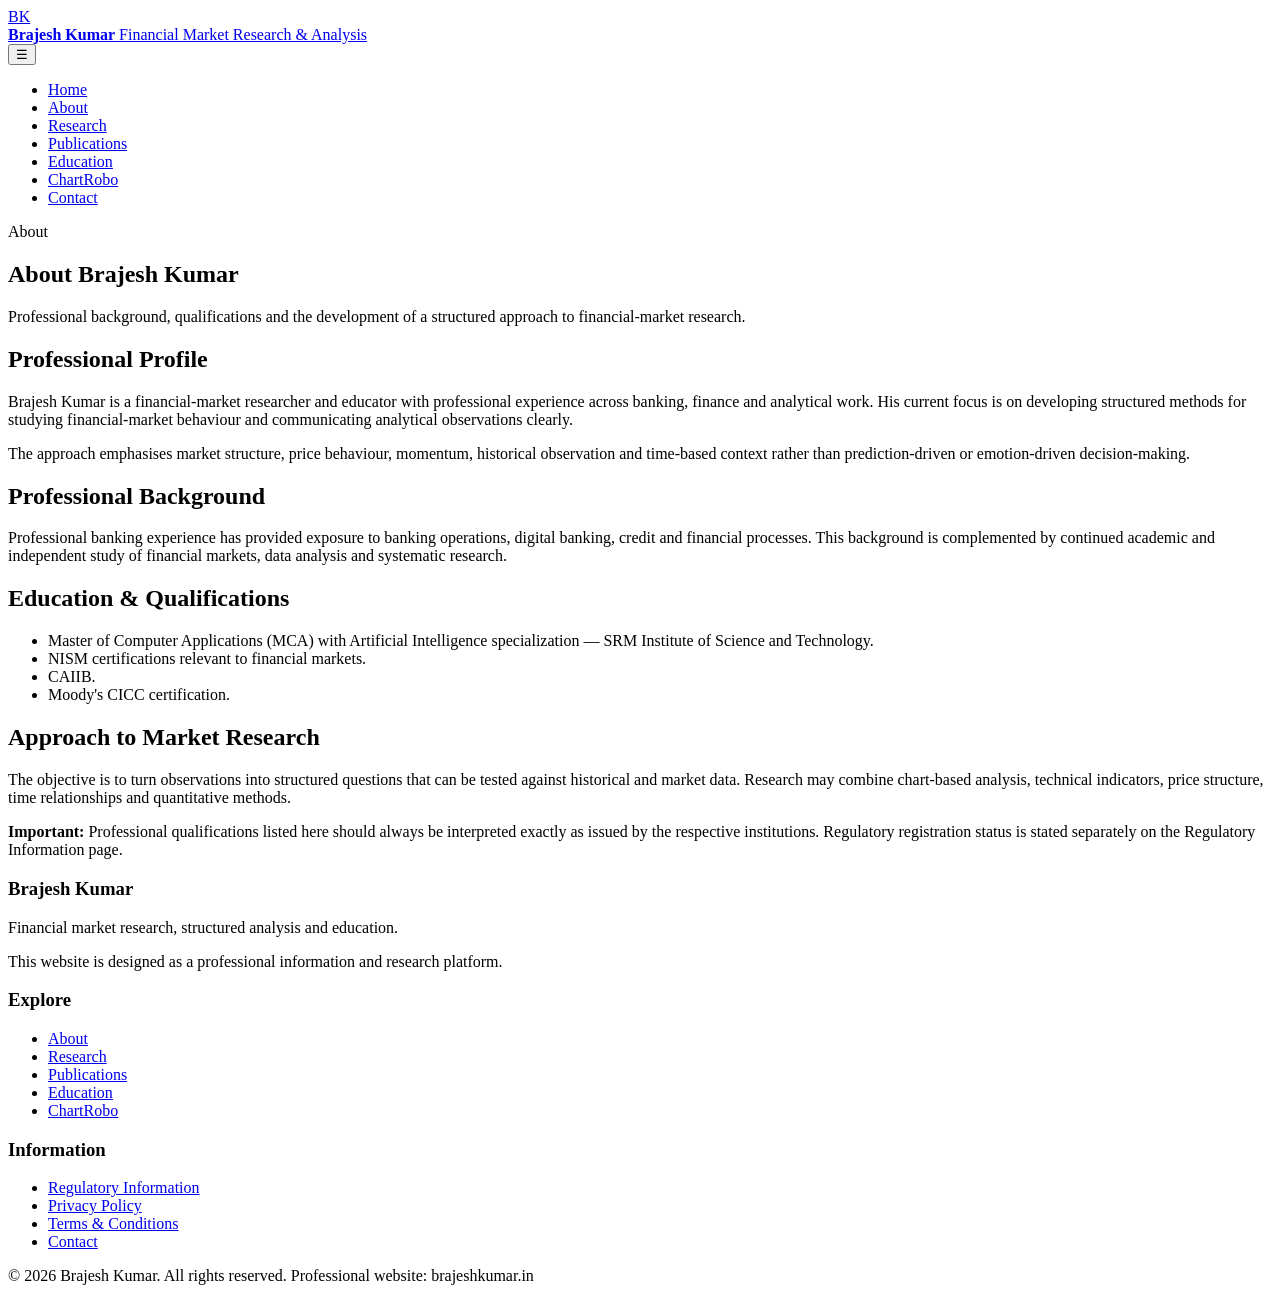
==== about.html @ 68769acb "Add files via upload" ====
<!DOCTYPE html>
<html lang="en">
<head>
  <meta charset="UTF-8">
  <meta name="viewport" content="width=device-width, initial-scale=1.0">
  <meta name="description" content="Professional background, qualifications and research philosophy of Brajesh Kumar.">
  <meta name="author" content="Brajesh Kumar">
  <meta name="robots" content="index, follow">
  <link rel="canonical" href="https://brajeshkumar.in/about.html">
  <title>About Brajesh Kumar | Financial Market Research</title>
  <link rel="stylesheet" href="css/styles.css">
</head>
<body>

<header class="site-header">
  <div class="container header-inner">
    <a class="brand" href="index.html" aria-label="Brajesh Kumar Home">
      <div class="brand-mark">BK</div>
      <div class="brand-text">
        <strong>Brajesh Kumar</strong>
        <span>Financial Market Research &amp; Analysis</span>
      </div>
    </a>
    <button class="nav-toggle" id="navToggle" aria-label="Open navigation" aria-expanded="false">&#9776;</button>
    <nav>
      <ul class="nav-list" id="navList">
        <li><a href="index.html">Home</a></li>
        <li><a href="about.html">About</a></li>
        <li><a href="research.html">Research</a></li>
        <li><a href="publications.html">Publications</a></li>
        <li><a href="education.html">Education</a></li>
        <li><a href="chartrobo.html">ChartRobo</a></li>
        <li><a href="contact.html">Contact</a></li>
      </ul>
    </nav>
  </div>
</header>

<main>

<section class="page-hero"><div class="container"><div class="eyebrow">About</div><h1>About Brajesh Kumar</h1><p>Professional background, qualifications and the development of a structured approach to financial-market research.</p></div></section>
<section class="section"><div class="container prose">
  <h2>Professional Profile</h2>
  <p>Brajesh Kumar is a financial-market researcher and educator with professional experience across banking, finance and analytical work. His current focus is on developing structured methods for studying financial-market behaviour and communicating analytical observations clearly.</p>
  <p>The approach emphasises market structure, price behaviour, momentum, historical observation and time-based context rather than prediction-driven or emotion-driven decision-making.</p>

  <h2>Professional Background</h2>
  <p>Professional banking experience has provided exposure to banking operations, digital banking, credit and financial processes. This background is complemented by continued academic and independent study of financial markets, data analysis and systematic research.</p>

  <h2>Education &amp; Qualifications</h2>
  <ul>
    <li>Master of Computer Applications (MCA) with Artificial Intelligence specialization — SRM Institute of Science and Technology.</li>
    <li>NISM certifications relevant to financial markets.</li>
    <li>CAIIB.</li>
    <li>Moody's CICC certification.</li>
  </ul>

  <h2>Approach to Market Research</h2>
  <p>The objective is to turn observations into structured questions that can be tested against historical and market data. Research may combine chart-based analysis, technical indicators, price structure, time relationships and quantitative methods.</p>

  <div class="notice mt-20"><strong>Important:</strong> Professional qualifications listed here should always be interpreted exactly as issued by the respective institutions. Regulatory registration status is stated separately on the Regulatory Information page.</div>
</div></section>

</main>

<footer class="footer">
  <div class="container">
    <div class="footer-grid">
      <div>
        <h3>Brajesh Kumar</h3>
        <p>Financial market research, structured analysis and education.</p>
        <p class="small">This website is designed as a professional information and research platform.</p>
      </div>
      <div>
        <h3>Explore</h3>
        <ul class="footer-links">
          <li><a href="about.html">About</a></li>
          <li><a href="research.html">Research</a></li>
          <li><a href="publications.html">Publications</a></li>
          <li><a href="education.html">Education</a></li>
          <li><a href="chartrobo.html">ChartRobo</a></li>
        </ul>
      </div>
      <div>
        <h3>Information</h3>
        <ul class="footer-links">
          <li><a href="regulatory-information.html">Regulatory Information</a></li>
          <li><a href="privacy-policy.html">Privacy Policy</a></li>
          <li><a href="terms-conditions.html">Terms &amp; Conditions</a></li>
          <li><a href="contact.html">Contact</a></li>
        </ul>
      </div>
    </div>
    <div class="footer-bottom">
      <span>&copy; 2026 Brajesh Kumar. All rights reserved.</span>
      <span>Professional website: brajeshkumar.in</span>
    </div>
  </div>
</footer>

<script src="js/script.js"></script>
</body>
</html>
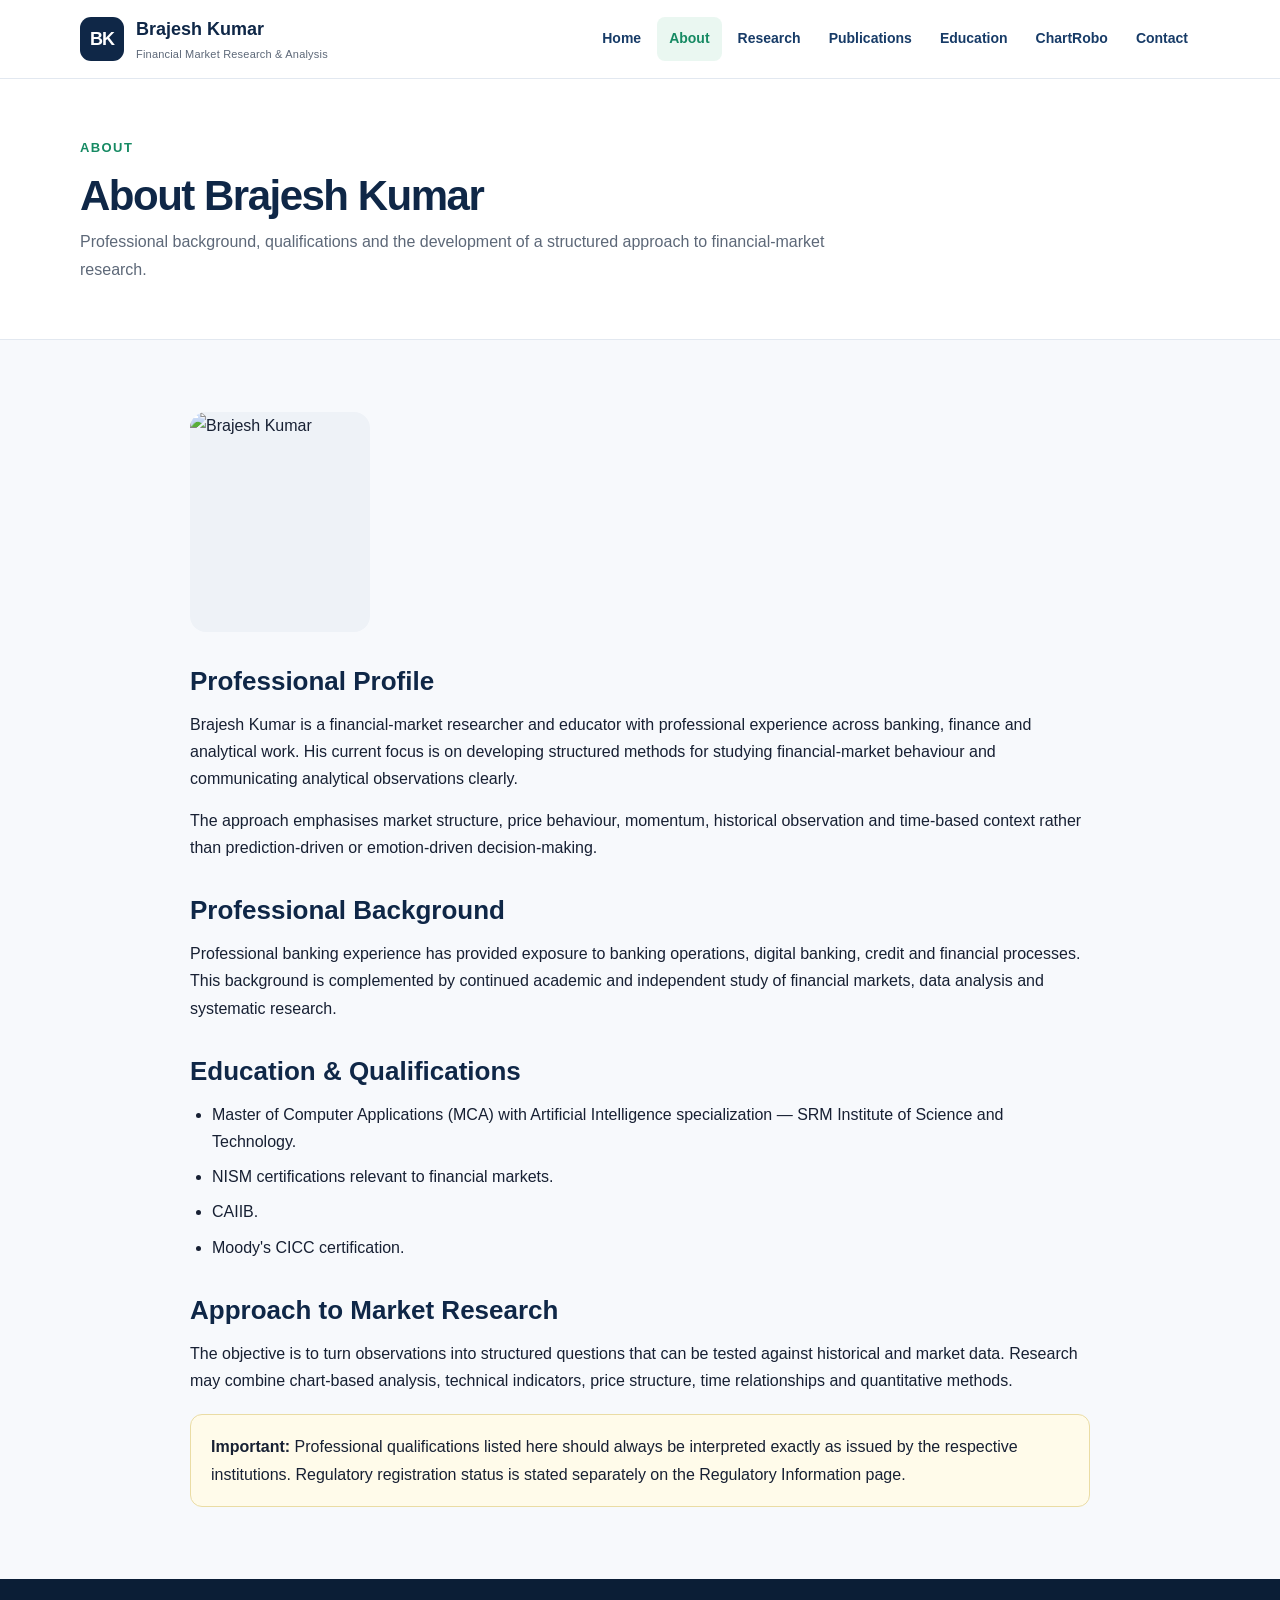
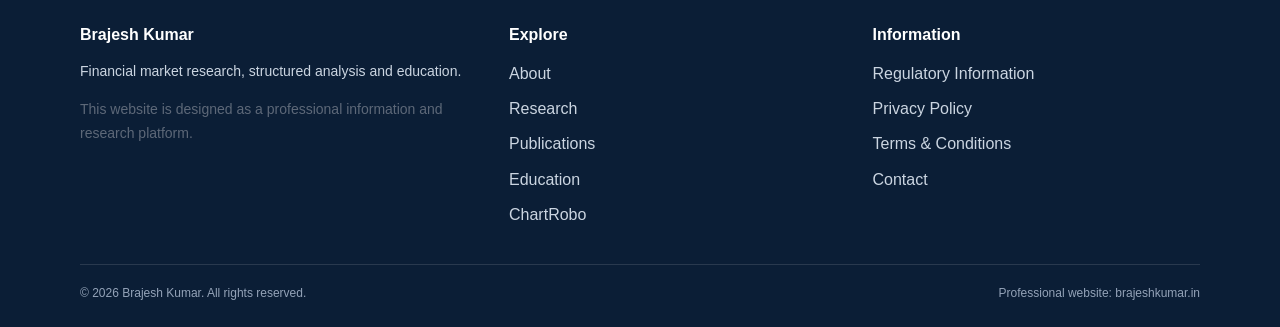
==== commit 5d69dd11: "Update about.html" ====
--- a/about.html
+++ b/about.html
@@ -40,6 +40,9 @@
 
 <section class="page-hero"><div class="container"><div class="eyebrow">About</div><h1>About Brajesh Kumar</h1><p>Professional background, qualifications and the development of a structured approach to financial-market research.</p></div></section>
 <section class="section"><div class="container prose">
+<div class="profile-photo" style="margin-bottom:30px;">
+  <img src="images/brajesh-kumar.jpg" alt="Brajesh Kumar">
+</div>
   <h2>Professional Profile</h2>
   <p>Brajesh Kumar is a financial-market researcher and educator with professional experience across banking, finance and analytical work. His current focus is on developing structured methods for studying financial-market behaviour and communicating analytical observations clearly.</p>
   <p>The approach emphasises market structure, price behaviour, momentum, historical observation and time-based context rather than prediction-driven or emotion-driven decision-making.</p>
--- a/css/styles.css
+++ b/css/styles.css
@@ -0,0 +1,197 @@
+:root{
+  --navy:#0f2747;
+  --navy-2:#173b67;
+  --green:#168a63;
+  --green-light:#eaf7f1;
+  --text:#172033;
+  --muted:#5d6878;
+  --bg:#f7f9fc;
+  --white:#ffffff;
+  --border:#e2e8f0;
+  --shadow:0 8px 28px rgba(15,39,71,.07);
+  --radius:14px;
+  --max:1120px;
+}
+*{margin:0;padding:0;box-sizing:border-box}
+html{scroll-behavior:smooth}
+body{
+  font-family:Arial,Helvetica,sans-serif;
+  line-height:1.7;
+  color:var(--text);
+  background:var(--bg);
+}
+a{color:var(--navy-2);text-decoration:none}
+a:hover{color:var(--green)}
+img{max-width:100%;display:block}
+.container{width:min(var(--max),92%);margin:auto}
+.site-header{
+  background:rgba(255,255,255,.97);
+  border-bottom:1px solid var(--border);
+  position:sticky;top:0;z-index:1000;
+}
+.header-inner{
+  min-height:78px;display:flex;align-items:center;justify-content:space-between;gap:24px;
+}
+.brand{display:flex;align-items:center;gap:12px;min-width:220px}
+.brand-mark{
+  width:44px;height:44px;border-radius:11px;background:var(--navy);color:#fff;
+  display:grid;place-items:center;font-weight:800;font-size:18px;letter-spacing:-1px;
+}
+.brand-text strong{display:block;font-size:18px;color:var(--navy)}
+.brand-text span{display:block;font-size:11px;color:var(--muted);letter-spacing:.2px}
+.nav-toggle{display:none;background:none;border:0;font-size:28px;color:var(--navy);cursor:pointer}
+.nav-list{list-style:none;display:flex;align-items:center;gap:4px}
+.nav-list a{display:block;padding:10px 12px;border-radius:8px;font-weight:600;font-size:14px}
+.nav-list a:hover,.nav-list a.active{background:var(--green-light);color:var(--green)}
+.hero{
+  background:linear-gradient(135deg,#fff 0%,#f1f6fb 100%);
+  padding:88px 0 76px;
+  border-bottom:1px solid var(--border);
+}
+.hero-grid{display:grid;grid-template-columns:1.35fr .65fr;gap:60px;align-items:center}
+.eyebrow{
+  color:var(--green);font-weight:800;font-size:13px;text-transform:uppercase;
+  letter-spacing:1.4px;margin-bottom:14px;
+}
+h1{font-size:clamp(38px,5vw,60px);line-height:1.08;color:var(--navy);margin-bottom:18px;letter-spacing:-1.5px}
+h2{font-size:clamp(27px,3vw,36px);line-height:1.2;color:var(--navy);margin-bottom:14px}
+h3{font-size:20px;color:var(--navy);margin-bottom:8px}
+p{margin-bottom:14px}
+.lead{font-size:19px;color:var(--muted);max-width:760px}
+.hero-actions{display:flex;gap:12px;flex-wrap:wrap;margin-top:28px}
+.btn{
+  display:inline-block;padding:12px 18px;border-radius:9px;font-weight:700;
+  border:1px solid var(--navy);transition:.2s ease;
+}
+.btn-primary{background:var(--navy);color:#fff}
+.btn-primary:hover{background:var(--navy-2);color:#fff}
+.btn-secondary{background:#fff;color:var(--navy)}
+.btn-secondary:hover{background:var(--green-light);color:var(--green);border-color:var(--green)}
+.hero-card{
+  background:#fff;border:1px solid var(--border);border-radius:18px;padding:28px;box-shadow:var(--shadow);
+}
+.profile-badge{
+  width:100px;height:100px;border-radius:50%;background:var(--green-light);color:var(--green);
+  display:grid;place-items:center;font-size:30px;font-weight:800;margin-bottom:20px;
+}
+.profile-photo{
+  width:180px;
+  height:220px;
+  border-radius:16px;
+  overflow:hidden;
+  background:#eef2f7;
+  margin-bottom:20px;
+}
+
+.profile-photo img{
+  width:100%;
+  height:100%;
+  object-fit:cover;
+  object-position:center top;
+}
+.profile-badge span{font-size:13px}
+.section{padding:72px 0}
+.section-alt{background:#fff;border-top:1px solid var(--border);border-bottom:1px solid var(--border)}
+.section-head{max-width:760px;margin-bottom:34px}
+.section-head p{color:var(--muted);font-size:17px}
+.grid-2{display:grid;grid-template-columns:1fr 1fr;gap:22px}
+.grid-3{display:grid;grid-template-columns:repeat(3,1fr);gap:22px}
+.card{
+  background:#fff;border:1px solid var(--border);border-radius:var(--radius);
+  padding:26px;box-shadow:0 4px 18px rgba(15,39,71,.04);
+}
+.card p{color:var(--muted)}
+.icon-box{
+  width:42px;height:42px;border-radius:10px;background:var(--green-light);color:var(--green);
+  display:grid;place-items:center;font-weight:800;margin-bottom:16px;
+}
+.quote{
+  border-left:4px solid var(--green);padding:18px 22px;background:var(--green-light);
+  border-radius:0 12px 12px 0;font-size:20px;font-weight:700;color:var(--navy);
+}
+.stat-strip{display:grid;grid-template-columns:repeat(4,1fr);border:1px solid var(--border);background:#fff;border-radius:14px;overflow:hidden}
+.stat{padding:22px;border-right:1px solid var(--border)}
+.stat:last-child{border-right:0}
+.stat strong{display:block;font-size:17px;color:var(--navy);margin-bottom:4px}
+.stat span{font-size:13px;color:var(--muted)}
+.page-hero{padding:58px 0 42px;background:#fff;border-bottom:1px solid var(--border)}
+.page-hero h1{font-size:42px;margin-bottom:10px}
+.page-hero p{color:var(--muted);max-width:780px}
+.prose{max-width:900px}
+.prose h2{margin-top:34px;font-size:26px}
+.prose h3{margin-top:24px}
+.prose ul{padding-left:22px;margin:10px 0 18px}
+.prose li{margin-bottom:8px}
+.notice{
+  background:#fffbea;border:1px solid #eadca4;border-radius:12px;padding:18px 20px;
+}
+.disclosure{
+  background:#f1f5f9;border:1px solid var(--border);border-radius:12px;padding:20px;
+}
+.table-wrap{overflow-x:auto;border:1px solid var(--border);border-radius:12px;background:#fff}
+table{width:100%;border-collapse:collapse}
+th,td{text-align:left;padding:14px 16px;border-bottom:1px solid var(--border)}
+th{background:#f8fafc;color:var(--navy)}
+td{color:var(--muted)}
+.cta{
+  background:var(--navy);color:#fff;border-radius:18px;padding:42px;
+  display:flex;align-items:center;justify-content:space-between;gap:30px;
+}
+.cta h2{color:#fff;margin-bottom:8px}
+.cta p{color:#d8e1ec;margin:0}
+.cta .btn-secondary{background:#fff}
+.form-card{max-width:760px}
+.contact-list{list-style:none}
+.contact-list li{padding:14px 0;border-bottom:1px solid var(--border)}
+.contact-list strong{display:block;color:var(--navy)}
+.footer{
+  background:#0b1e36;color:#cbd5e1;padding:42px 0 24px;margin-top:0;
+}
+.footer-grid{display:grid;grid-template-columns:1.2fr 1fr 1fr;gap:36px}
+.footer h3{color:#fff;font-size:16px;margin-bottom:12px}
+.footer p{font-size:14px}
+.footer a{color:#cbd5e1}
+.footer a:hover{color:#fff}
+.footer-links{list-style:none}
+.footer-links li{margin-bottom:8px}
+.footer-bottom{
+  border-top:1px solid rgba(255,255,255,.12);margin-top:28px;padding-top:18px;
+  font-size:12px;color:#94a3b8;display:flex;justify-content:space-between;gap:20px;flex-wrap:wrap;
+}
+.badge{display:inline-block;padding:5px 9px;border-radius:20px;background:#eef2f7;color:var(--navy);font-size:12px;font-weight:700}
+.coming-soon{
+  text-align:center;padding:55px 25px;border:1px dashed #b8c4d2;border-radius:16px;background:#fff;
+}
+.small{font-size:13px;color:var(--muted)}
+.center{text-align:center}
+.mb-0{margin-bottom:0}
+.mt-20{margin-top:20px}
+@media(max-width:900px){
+  .hero-grid,.grid-2{grid-template-columns:1fr}
+  .grid-3{grid-template-columns:1fr 1fr}
+  .stat-strip{grid-template-columns:1fr 1fr}
+  .stat:nth-child(2){border-right:0}
+  .stat:nth-child(-n+2){border-bottom:1px solid var(--border)}
+  .footer-grid{grid-template-columns:1fr 1fr}
+  .nav-toggle{display:block}
+  .nav-list{
+    display:none;position:absolute;left:4%;right:4%;top:78px;background:#fff;
+    border:1px solid var(--border);border-radius:12px;padding:8px;box-shadow:var(--shadow);
+    flex-direction:column;align-items:stretch
+  }
+  .nav-list.open{display:flex}
+}
+@media(max-width:620px){
+  .header-inner{min-height:70px}
+  .brand-text span{display:none}
+  .hero{padding:58px 0}
+  .section{padding:52px 0}
+  .grid-3{grid-template-columns:1fr}
+  .stat-strip{grid-template-columns:1fr}
+  .stat{border-right:0;border-bottom:1px solid var(--border)!important}
+  .stat:last-child{border-bottom:0!important}
+  .cta{padding:30px;display:block}
+  .cta .btn{margin-top:18px}
+  .footer-grid{grid-template-columns:1fr}
+  .page-hero h1{font-size:34px}
+}
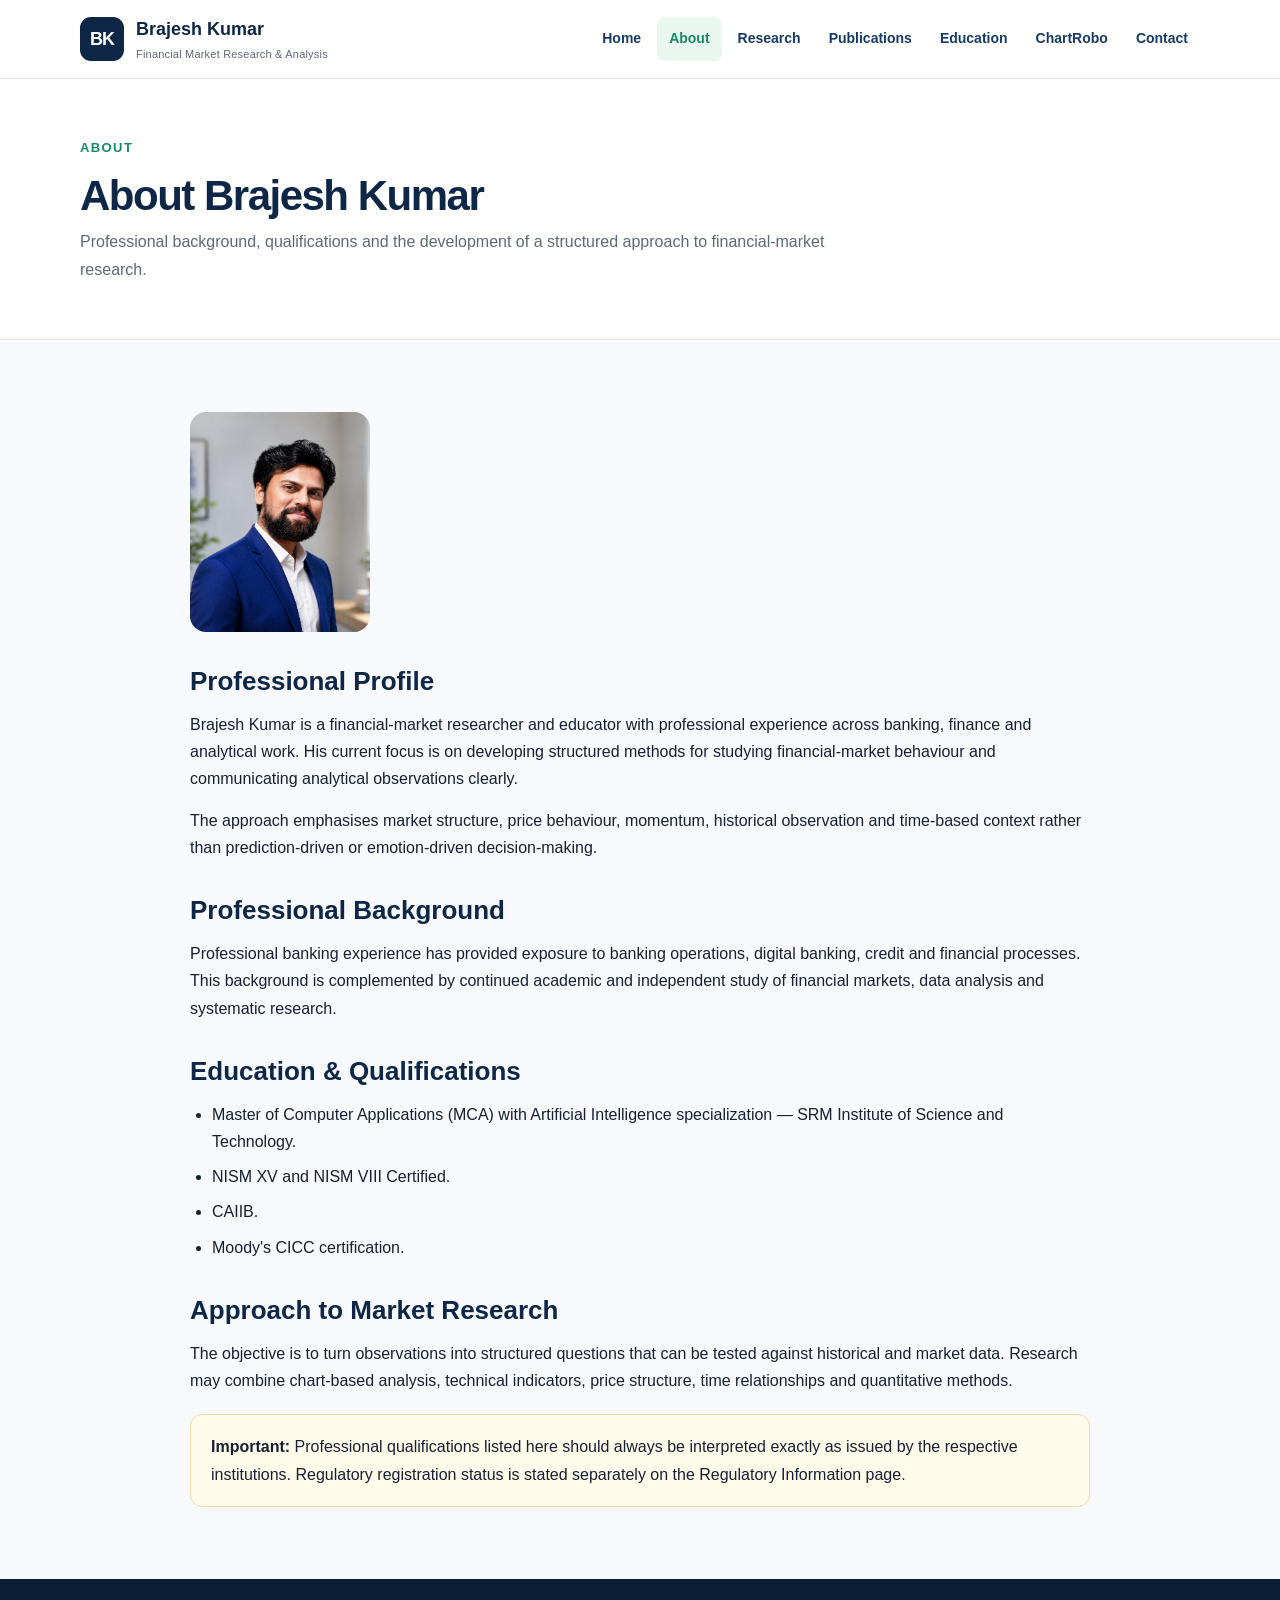
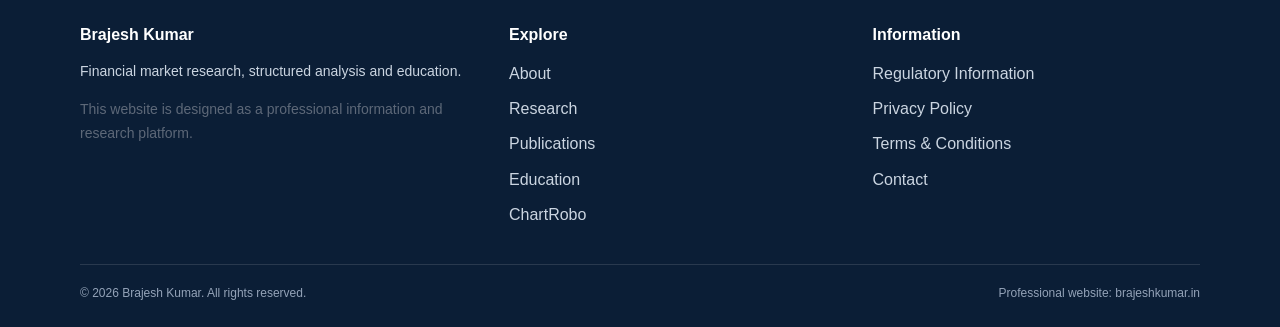
==== commit 3339c909: "Update about.html" ====
--- a/about.html
+++ b/about.html
@@ -53,7 +53,7 @@
   <h2>Education &amp; Qualifications</h2>
   <ul>
     <li>Master of Computer Applications (MCA) with Artificial Intelligence specialization — SRM Institute of Science and Technology.</li>
-    <li>NISM certifications relevant to financial markets.</li>
+    <li>NISM XV and NISM VIII Certified.</li>
     <li>CAIIB.</li>
     <li>Moody's CICC certification.</li>
   </ul>
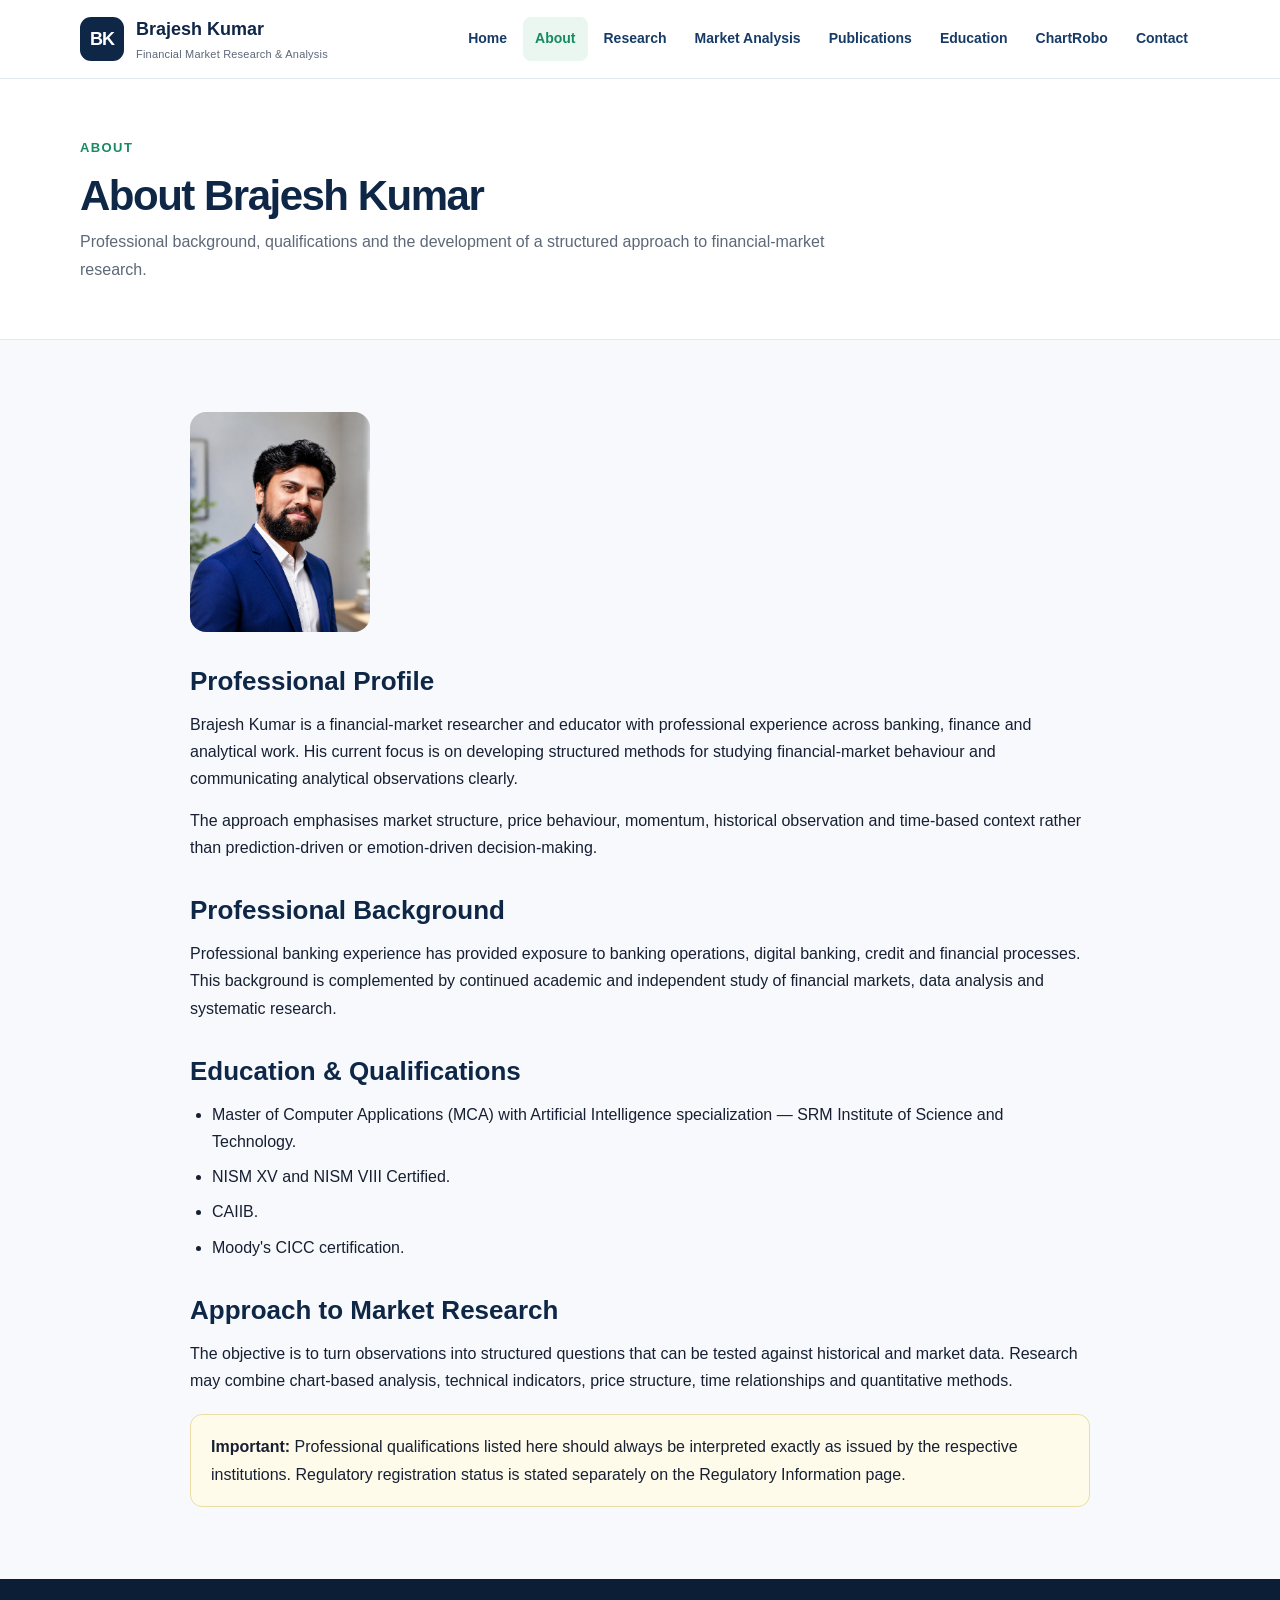
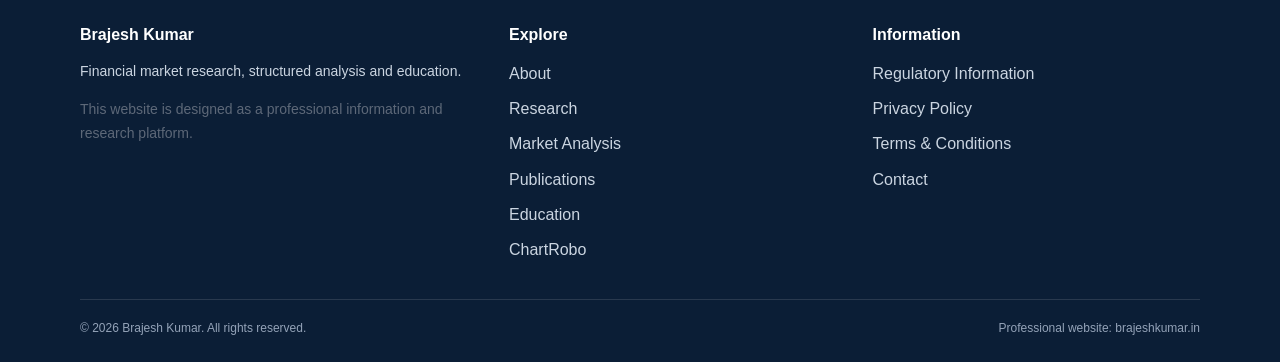
==== commit 9c088cc6: "Update about.html" ====
--- a/about.html
+++ b/about.html
@@ -9,6 +9,15 @@
   <link rel="canonical" href="https://brajeshkumar.in/about.html">
   <title>About Brajesh Kumar | Financial Market Research</title>
   <link rel="stylesheet" href="css/styles.css">
+  <!-- Google tag (gtag.js) -->
+<script async src="https://www.googletagmanager.com/gtag/js?id=G-KMRSJD9DW5"></script>
+<script>
+  window.dataLayer = window.dataLayer || [];
+  function gtag(){dataLayer.push(arguments);}
+  gtag('js', new Date());
+
+  gtag('config', 'G-KMRSJD9DW5');
+</script>
 </head>
 <body>
 
@@ -27,6 +36,7 @@
         <li><a href="index.html">Home</a></li>
         <li><a href="about.html">About</a></li>
         <li><a href="research.html">Research</a></li>
+        <li><a href="market-analysis.html">Market Analysis</a></li>
         <li><a href="publications.html">Publications</a></li>
         <li><a href="education.html">Education</a></li>
         <li><a href="chartrobo.html">ChartRobo</a></li>
@@ -79,6 +89,7 @@
         <ul class="footer-links">
           <li><a href="about.html">About</a></li>
           <li><a href="research.html">Research</a></li>
+          <li><a href="market-analysis.html">Market Analysis</a></li>
           <li><a href="publications.html">Publications</a></li>
           <li><a href="education.html">Education</a></li>
           <li><a href="chartrobo.html">ChartRobo</a></li>
--- a/css/styles.css
+++ b/css/styles.css
@@ -195,3 +195,46 @@
   .footer-grid{grid-template-columns:1fr}
   .page-hero h1{font-size:34px}
 }
+/* =========================================
+   MARKET ANALYSIS
+   ========================================= */
+
+.analysis-card {
+  overflow: hidden;
+}
+
+.analysis-meta {
+  display: flex;
+  align-items: center;
+  gap: 10px;
+  margin-bottom: 18px;
+  flex-wrap: wrap;
+}
+
+.analysis-chart {
+  margin-top: 20px;
+  border-radius: 12px;
+  overflow: hidden;
+  background: #f4f6f8;
+}
+
+.analysis-chart img {
+  display: block;
+  width: 100%;
+  height: auto;
+  max-height: 700px;
+  object-fit: contain;
+}
+
+.analysis-id {
+  margin-top: 18px;
+  padding-top: 14px;
+  border-top: 1px solid rgba(0, 0, 0, 0.08);
+  font-size: 0.82rem;
+  opacity: 0.75;
+}
+
+.analysis-id code {
+  font-family: monospace;
+  word-break: break-all;
+}
